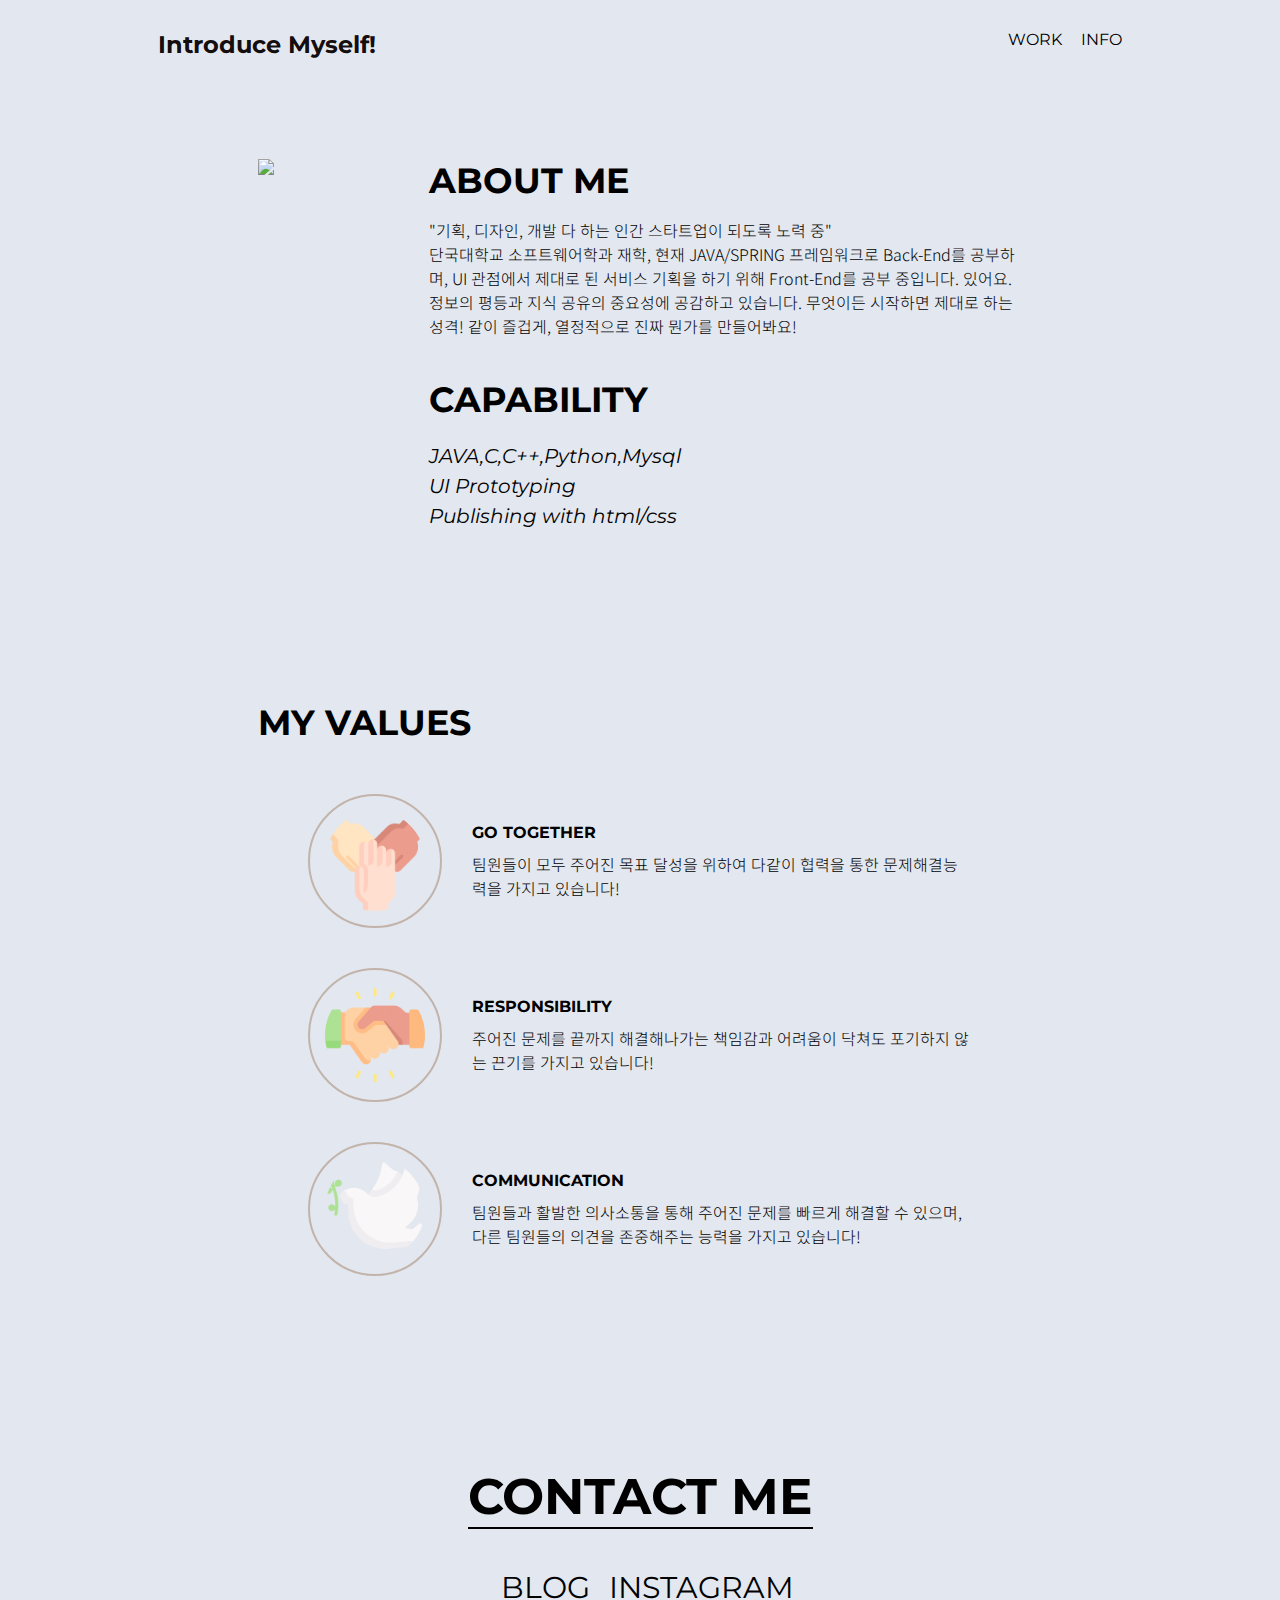
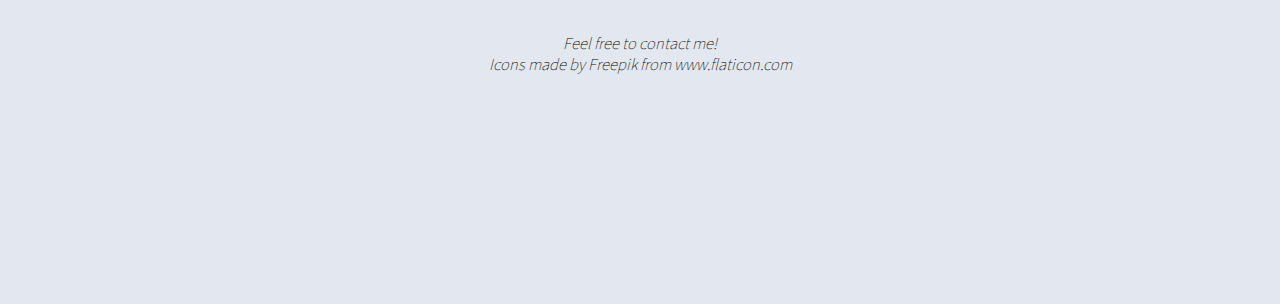
==== info.html @ 0675edab "1st upload" ====
<!DOCTYPE html>
<html lang="en">
<head>
    <meta charset="UTF-8">
    <meta name="viewport" content="width=device-width, initial-scale=1.0">
    <title>INFO</title>

    <link rel="stylesheet" type="text/css" href="style.css">
    
    <link href="https://fonts.googleapis.com/css2?family=Montserrat:ital,wght@0,200;0,400;0,500;0,600;0,800;0,900;1,200;1,400;1,500;1,600;1,800;1,900&display=swap" rel="stylesheet">
    <link href="https://fonts.googleapis.com/css2?family=Noto+Sans+KR:wght@100;300;400;500;700;900&display=swap" rel="stylesheet">


</head>
<body>

    <div class="frame">
        
        <nav class="navigator">
            <h3 class="site-name">Introduce Myself!</h3>
            <ul>
                <li><a class="nav-menu" href="index.html">WORK</a></li>
                <li><a class="nav-menu" href="info.html">INFO</a></li>
            </ul>
        </nav>



        
        <div class="profile-section">
            <img id="profile-picture" src="profile.jpg">
            <div class="introduction">
                <h2>ABOUT ME</h2>
                <p>"기획, 디자인, 개발 다 하는 인간 스타트업이 되도록 노력 중"<br>단국대학교 소프트웨어학과 재학, 현재 JAVA/SPRING 프레임워크로 Back-End를 공부하며, UI 관점에서 제대로 된 서비스 기획을 하기 위해 Front-End를 공부 중입니다. 있어요. 정보의 평등과 지식 공유의 중요성에 공감하고 있습니다. 무엇이든 시작하면 제대로 하는 성격! 같이 즐겁게, 열정적으로 진짜 뭔가를 만들어봐요! </p>
                <h2>CAPABILITY</h2>
                <p  id="capability">JAVA,C,C++,Python,Mysql <br>UI Prototyping<br>Publishing with html/css</p>
            </div>
        </div>

        <h5 class="value-menu">MY VALUES</h5>

        <div class="value-section">
            
            <div class="value">
                <img class="value-icon" src="together.png">
                <div class="value-intro">
                    <h4 class="value-name">GO TOGETHER</h4>
                    <p class="value-exp">팀원들이 모두 주어진 목표 달성을 위하여 다같이 협력을 통한 문제해결능력을 가지고 있습니다! </p>
                </div>
            </div>


            <div class="value">
                <img class="value-icon" src="partnership.png">
                <div class="value-intro">
                    <h4 class="value-name">RESPONSIBILITY</h4>
                    <p class="value-exp">주어진 문제를 끝까지 해결해나가는 책임감과 어려움이 닥쳐도 포기하지 않는 끈기를 가지고 있습니다! </p>
                </div>
            </div>
            <div class="value">
                <img class="value-icon" src="dove.png">
                <div class="value-intro">
                    <h4 class="value-name">COMMUNICATION</h4>
                    <p class="value-exp">팀원들과 활발한 의사소통을 통해 주어진 문제를 빠르게 해결할 수 있으며, 다른 팀원들의 의견을 존중해주는 능력을 가지고 있습니다! </p>
                </div>
            </div>
        </div>




        <footer class="footer">
            <h3 class="contact">CONTACT ME</h3>
            <div class="links">
                <a class="blog" href="https://blog.naver.com/kjk4867/">BLOG</a>
                <a class="instagram" href="https://www.instagram.com/junkyung_98/">INSTAGRAM</a>
            </div>
            <p class="footer-comment"><br>Feel free to contact me!<br>Icons made by <a href="http://www.freepik.com/" title="Freepik">Freepik</a> from <a href="https://www.flaticon.com/" title="Flaticon"> www.flaticon.com</a></p>
        </footer>
        

    </div>

</body>
</html>
---- style.css ----
body{
    background-color: #e3e7ef;
}

.frame{
    margin: 30px 150px;
    display: flex;
    flex-direction: column;
}


/*navigator*/

.navigator{
    display: flex;
    flex-direction: row;
    justify-content: space-between;
}

li{
    display: inline;
    align-self: center;
    margin:0;
    margin-left: 15px;
}

ul{
    margin:0;
}

.site-name{
    margin:0;
    font-family: 'Montserrat', sans-serif;
    font-size: 24px;
    color: #070000f6;
}

.nav-menu{
    font-family: 'Montserrat', sans-serif;
    font-weight: 400;
    font-size: 16px;
}

a{
    color: black;
    text-decoration: none;
}

a:hover{
    color: white;
    transition: 0.3s;
}


/*dashboard*/


.dashboard{
    display: flex;
    flex-direction: column;
    margin-top: 100px;
    margin-bottom: 70px;
}

.korean-comment{
    font-family: 'Noto Sans KR', sans-serif;
    font-weight: 500;
    font-size: 50px;
}

.sample{
    background-color: rgb(255, 192, 192);
    -webkit-text-stroke: 1px black;
}

.sample:hover{
    background-color: transparent;
    color: white;
    -webkit-text-stroke: 1px black;
    transition: none;
}

.highlight{
    color: white;
    -webkit-text-stroke: 1px black;
}

.highlight:hover{
    background-color: pink;
    color: black;
    transition: none;
}

.type1:hover{
    background-color: yellowgreen;
}

.type2:hover{
    background-color: skyblue;
}

.type3:hover{
    background-color: orange;
}

.english-comment{
    font-family: 'Noto Sans KR', sans-serif;
    font-weight: 100;
    font-size: 15px;
    font-style: italic;

    letter-spacing: -0.3px;
}


/*recent works*/

.recent-menu{
    font-family: 'Montserrat', sans-serif;
    font-size: 15px;
    font-weight: 700;
    color: #C2B4AB;
    
    text-align: right;
    margin-top: 100px;
}



/*footer*/


.footer{
    display: flex;
    flex-direction: column;
    align-items: center;
    margin-bottom: 200px;
}

.contact{
    font-family: 'Montserrat', sans-serif;
    font-size: 50px;
    font-weight: 700;
    color: black;
    margin-bottom: 40px;
    border-bottom: 2px solid black;
}

.links>a{
    font-family: 'Montserrat', sans-serif;
    font-size: 30px;
    font-weight: 400;
    margin-left: 15px;
}

.footer>p{
    font-family: 'Noto Sans KR', sans-serif;
    font-weight: 100;
    font-size: 15px;
    font-style: italic;
    margin: 0;
    margin-top: 5px;
}



/* INFO Section*/


/*profile-section*/

.profile-section{
    display: flex;
    flex-direction: row;
    justify-content: center;
    align-items: flex-start;

    margin: 100px 100px;
}


#profile-picture{
    width: 400px;
    margin-right: 60px;
}

.introduction>h2{
    margin: 0px;
    font-family: 'Montserrat', sans-serif;
    font-size: 35px;
}

.introduction>p{
    font-family: 'Noto Sans KR', sans-serif;
    font-weight: 300;
    font-size: 16px;

    margin-bottom: 40px;
}

#capability{
    font-family: 'Montserrat', sans-serif;
    font-weight: 400;
    font-size: 20px;
    font-style: italic;

    line-height: 30px;
}


/*value section*/

.value-menu{
    font-family: 'Montserrat', sans-serif;
    font-size: 35px;
    margin: 30px 100px;
}

.value-section{
    display: flex;
    flex-direction: column;
    justify-content: flex-start;
    align-content: center;
    margin: 100px 150px;
    margin-top: 20px;
}

.value{
    display: flex;
    flex-direction: row;
    margin-bottom: 40px;
    align-items: center;

}


.value-icon{
    width: 100px;
    height: 100px;

    border: 2px solid #C2B4AB;
    border-radius: 100px;
    padding: 15px;
}

.value-intro{
    margin-left: 30px;
}


.value-name{
    font-family: 'Montserrat', sans-serif;
    font-weight: 700px;
    margin-top: 0px;
    margin-bottom: 10px;
}

.value-exp{
    font-family: 'Noto Sans KR', sans-serif;
    font-weight: 300;
    font-size: 16px;

    margin: 0px;
}




/*footer section*/

.footer-comment{
    text-align: center;
}


a[title="Freepik"]:hover{
    color: black;
    text-decoration: underline;
}

a[title="Flaticon"]:hover{
    color: black;
    text-decoration: underline;
}


/* RECENT WORKS */

.recent-works{
    display: flex;
    flex-direction: column;
}

.article{
    display: flex;
    flex-direction: row;
    margin-bottom: 120px;
    align-items: center;
}

.thumbnail{
    width: 600px;
}

.article-info{
    margin: 0px 20px;
}

.article-name{
    font-family: 'Noto Sans KR', sans-serif;
    font-size: 50px;
    margin-top: 0px;
    margin-bottom: 30px;
}

.article-name:hover{
    color: pink;
    -webkit-text-stroke: 1px black;
    transition: 0.3s;
}



.article-comment{
    font-family: 'Noto Sans KR', sans-serif;
    font-size: 16px;
    font-weight: 100;
}

.more{
    width: content;
    height: content;
    float: right;
    margin-right: 10px;


    font-family: 'Montserrat', sans-serif;
    font-size: 14px;
    background-color: transparent;
    border: none;
    outline: none;
    padding: 0px;
}


#name1{
    position: relative;
    right: 70px;
}

#name1:hover{
    color: skyblue;
}

#name2-1{
    text-align: right;
    position: relative;
    left: 0px;
    margin-bottom: 0px;
}

#name2-2{
    text-align: right;
    position: relative;
    left: 100px;
}

#name2-2:hover{
    color: orange;
}
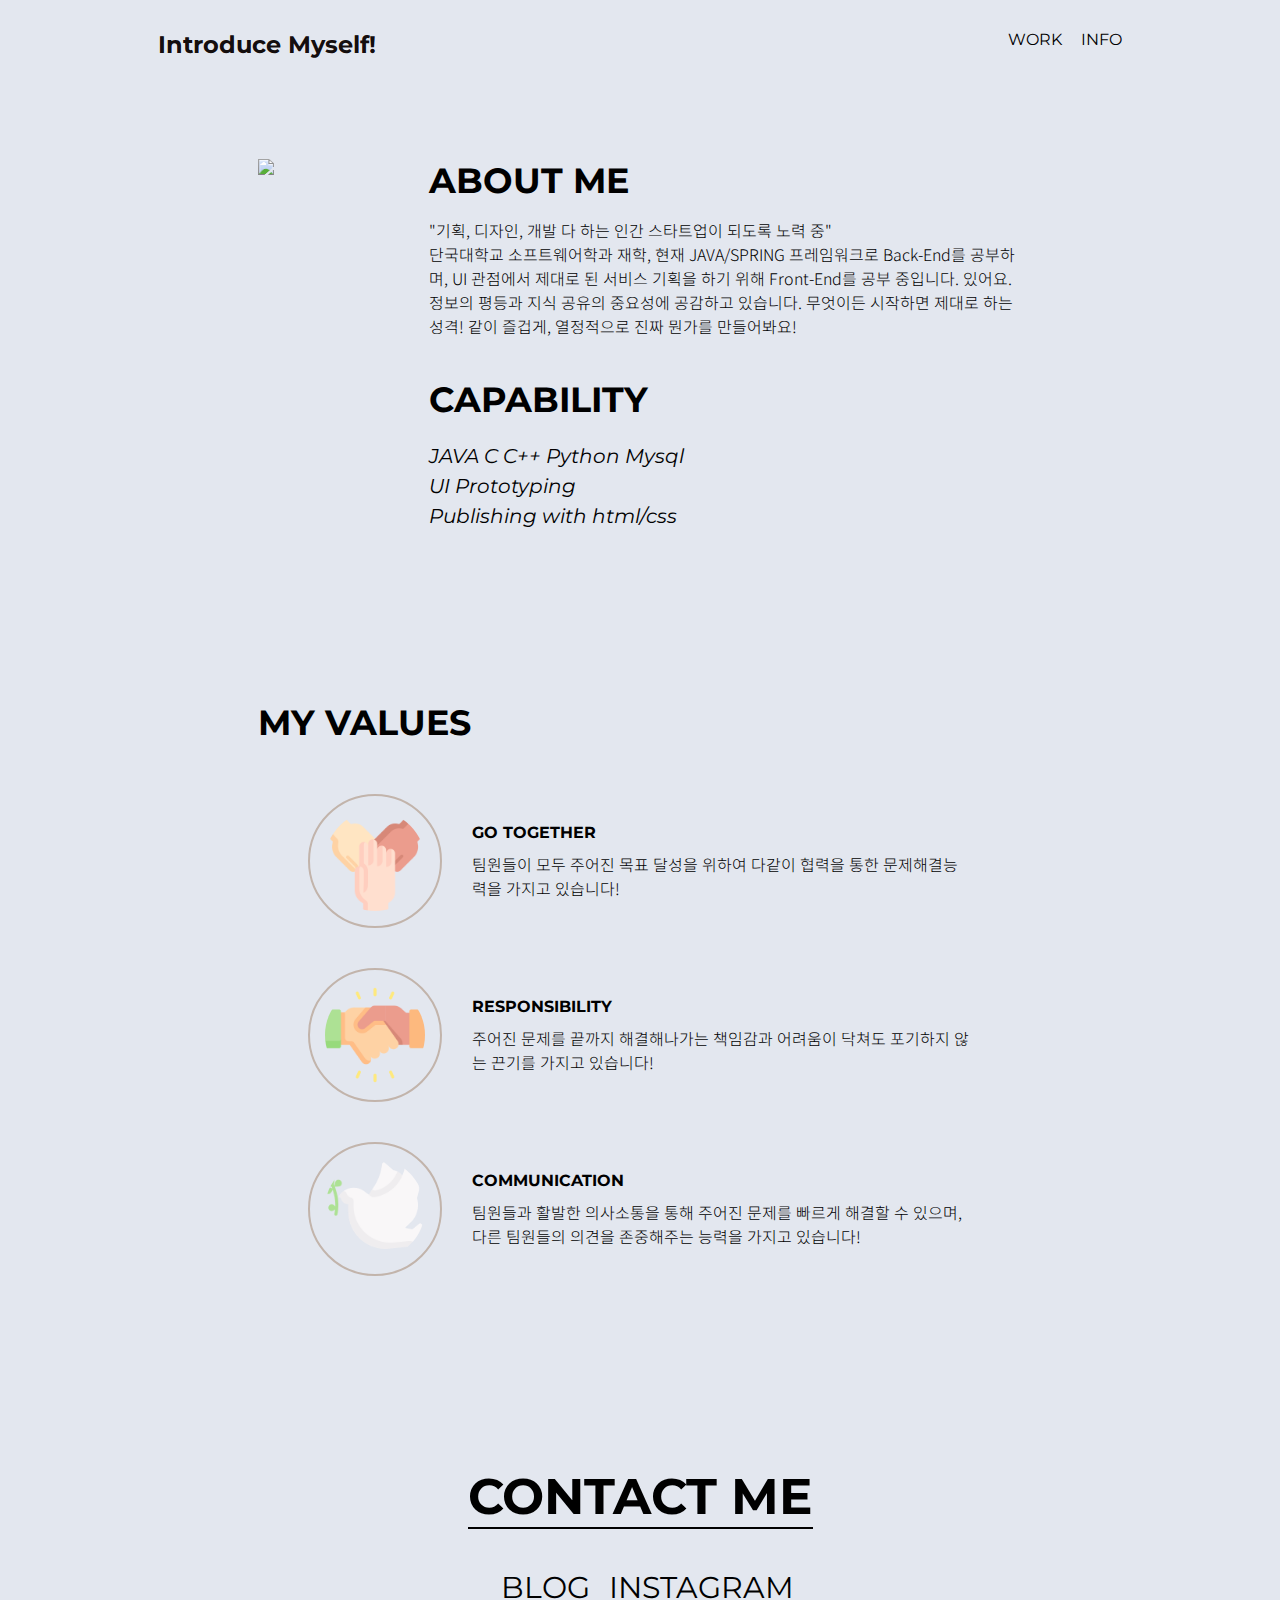
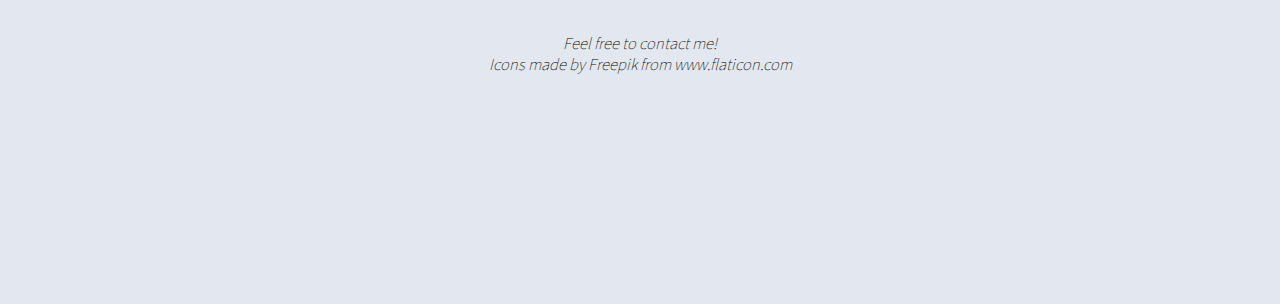
==== commit 57a06932: "Update info.html" ====
--- a/info.html
+++ b/info.html
@@ -33,7 +33,11 @@
                 <h2>ABOUT ME</h2>
                 <p>"기획, 디자인, 개발 다 하는 인간 스타트업이 되도록 노력 중"<br>단국대학교 소프트웨어학과 재학, 현재 JAVA/SPRING 프레임워크로 Back-End를 공부하며, UI 관점에서 제대로 된 서비스 기획을 하기 위해 Front-End를 공부 중입니다. 있어요. 정보의 평등과 지식 공유의 중요성에 공감하고 있습니다. 무엇이든 시작하면 제대로 하는 성격! 같이 즐겁게, 열정적으로 진짜 뭔가를 만들어봐요! </p>
                 <h2>CAPABILITY</h2>
-                <p  id="capability">JAVA,C,C++,Python,Mysql <br>UI Prototyping<br>Publishing with html/css</p>
+                <p  id="capability">JAVA
+                                     C
+                                     C++
+                                    Python
+                                    Mysql <br>UI Prototyping<br>Publishing with html/css</p>
             </div>
         </div>
 
@@ -82,4 +86,4 @@
     </div>
 
 </body>
-</html>+</html>
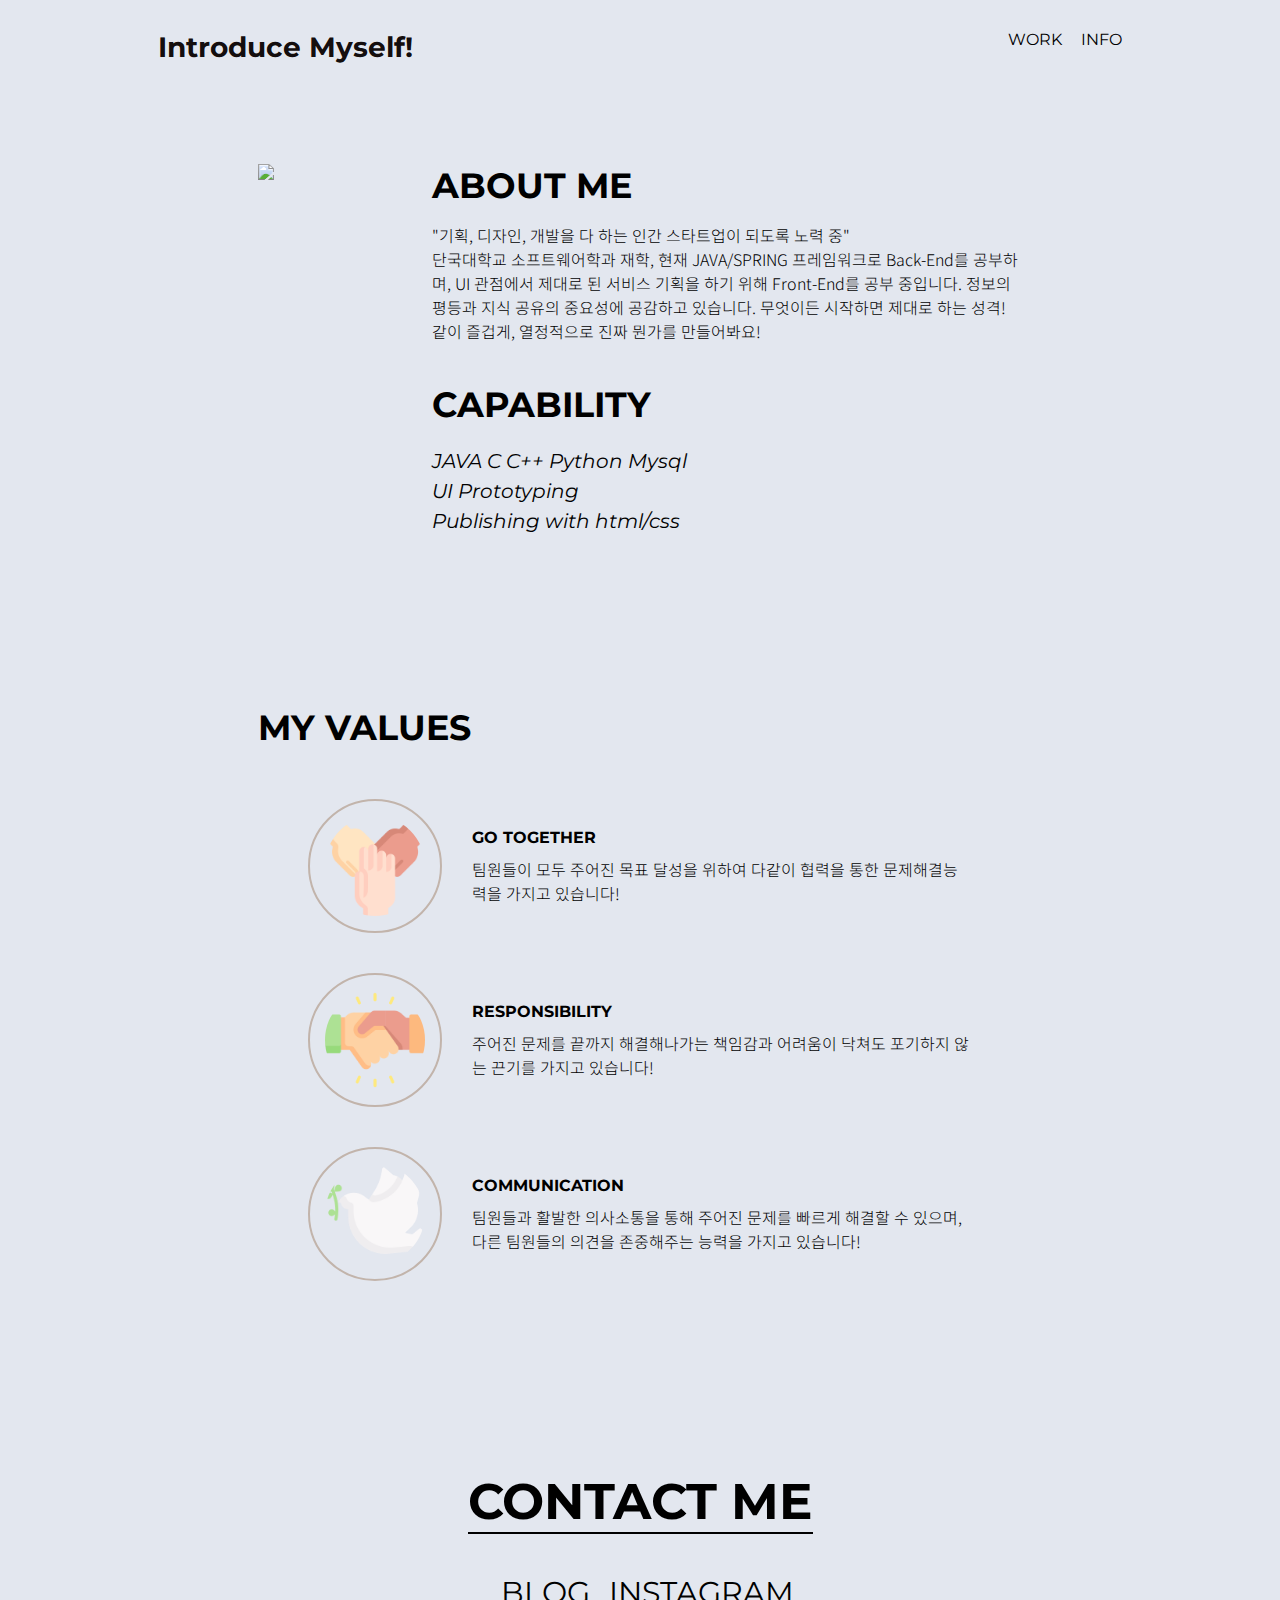
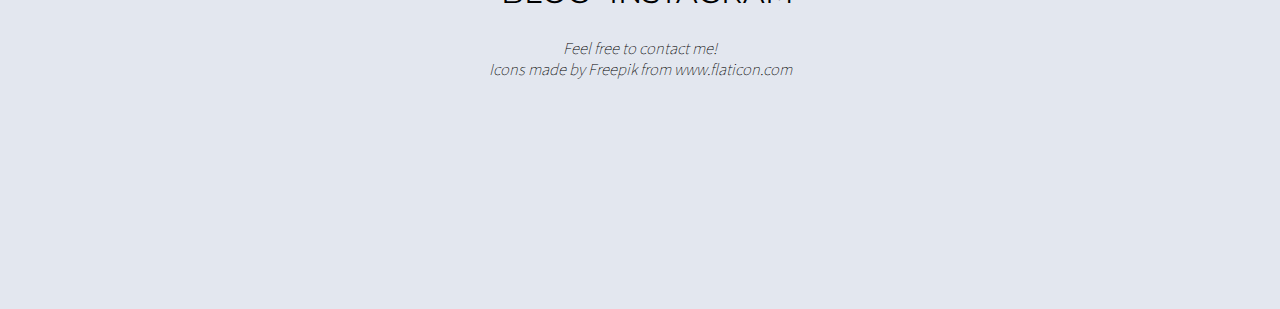
==== commit 2514ad0d: "Update info.html" ====
--- a/info.html
+++ b/info.html
@@ -31,7 +31,7 @@
             <img id="profile-picture" src="profile.jpg">
             <div class="introduction">
                 <h2>ABOUT ME</h2>
-                <p>"기획, 디자인, 개발 다 하는 인간 스타트업이 되도록 노력 중"<br>단국대학교 소프트웨어학과 재학, 현재 JAVA/SPRING 프레임워크로 Back-End를 공부하며, UI 관점에서 제대로 된 서비스 기획을 하기 위해 Front-End를 공부 중입니다. 있어요. 정보의 평등과 지식 공유의 중요성에 공감하고 있습니다. 무엇이든 시작하면 제대로 하는 성격! 같이 즐겁게, 열정적으로 진짜 뭔가를 만들어봐요! </p>
+                <p>"기획, 디자인, 개발을 다 하는 인간 스타트업이 되도록 노력 중"<br>단국대학교 소프트웨어학과 재학, 현재 JAVA/SPRING 프레임워크로 Back-End를 공부하며, UI 관점에서 제대로 된 서비스 기획을 하기 위해 Front-End를 공부 중입니다. 정보의 평등과 지식 공유의 중요성에 공감하고 있습니다. 무엇이든 시작하면 제대로 하는 성격! 같이 즐겁게, 열정적으로 진짜 뭔가를 만들어봐요! </p>
                 <h2>CAPABILITY</h2>
                 <p  id="capability">JAVA
                                      C
--- a/style.css
+++ b/style.css
@@ -31,7 +31,7 @@
 .site-name{
     margin:0;
     font-family: 'Montserrat', sans-serif;
-    font-size: 24px;
+    font-size: 28px;
     color: #070000f6;
 }
 
@@ -367,4 +367,4 @@
 
 #name2-2:hover{
     color: orange;
-}+}
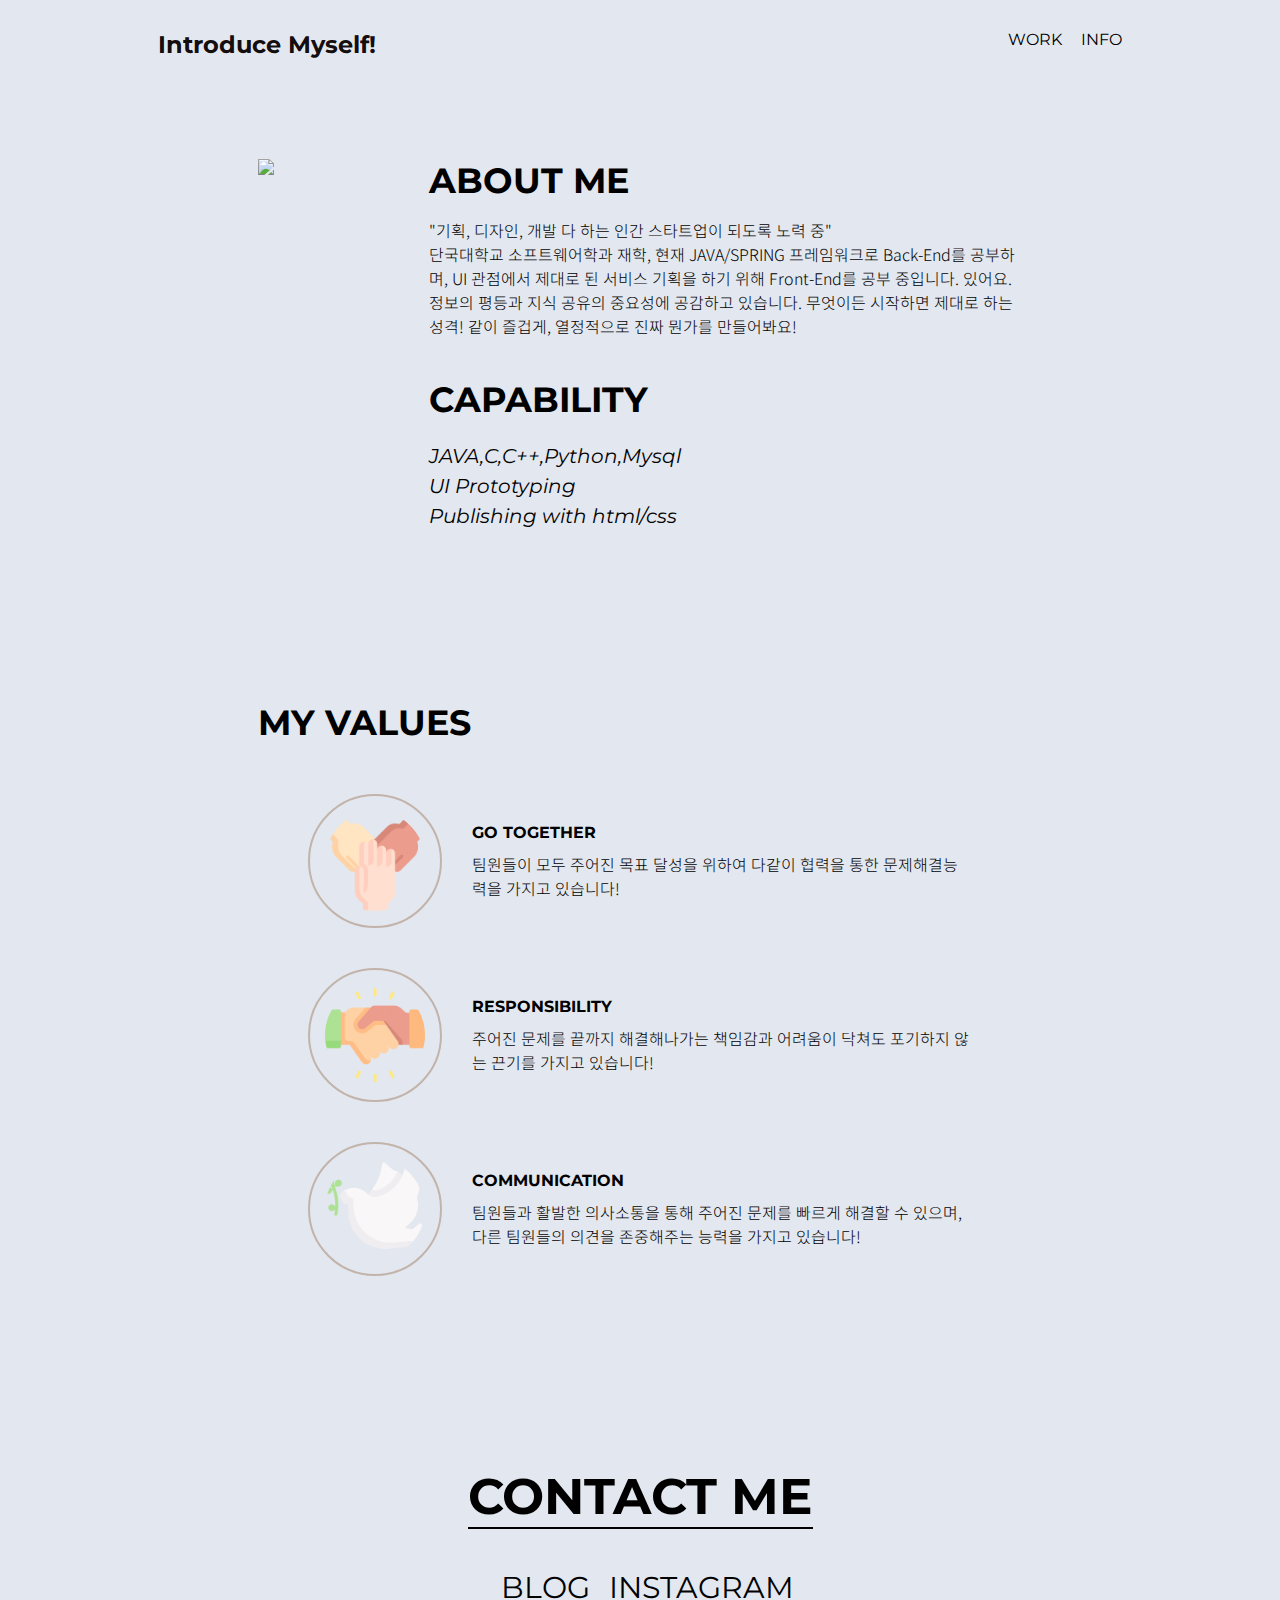
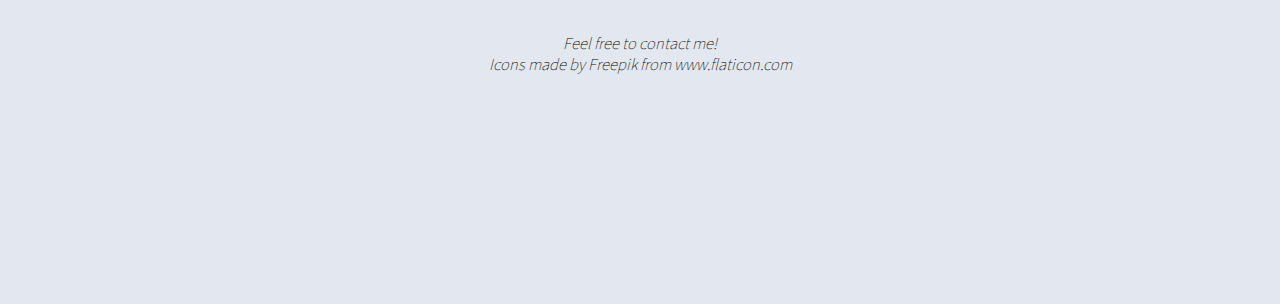
==== commit 83f49761: "Add files via upload" ====
--- a/info.html
+++ b/info.html
@@ -31,13 +31,9 @@
             <img id="profile-picture" src="profile.jpg">
             <div class="introduction">
                 <h2>ABOUT ME</h2>
-                <p>"기획, 디자인, 개발을 다 하는 인간 스타트업이 되도록 노력 중"<br>단국대학교 소프트웨어학과 재학, 현재 JAVA/SPRING 프레임워크로 Back-End를 공부하며, UI 관점에서 제대로 된 서비스 기획을 하기 위해 Front-End를 공부 중입니다. 정보의 평등과 지식 공유의 중요성에 공감하고 있습니다. 무엇이든 시작하면 제대로 하는 성격! 같이 즐겁게, 열정적으로 진짜 뭔가를 만들어봐요! </p>
+                <p>"기획, 디자인, 개발 다 하는 인간 스타트업이 되도록 노력 중"<br>단국대학교 소프트웨어학과 재학, 현재 JAVA/SPRING 프레임워크로 Back-End를 공부하며, UI 관점에서 제대로 된 서비스 기획을 하기 위해 Front-End를 공부 중입니다. 있어요. 정보의 평등과 지식 공유의 중요성에 공감하고 있습니다. 무엇이든 시작하면 제대로 하는 성격! 같이 즐겁게, 열정적으로 진짜 뭔가를 만들어봐요! </p>
                 <h2>CAPABILITY</h2>
-                <p  id="capability">JAVA
-                                     C
-                                     C++
-                                    Python
-                                    Mysql <br>UI Prototyping<br>Publishing with html/css</p>
+                <p  id="capability">JAVA,C,C++,Python,Mysql <br>UI Prototyping<br>Publishing with html/css</p>
             </div>
         </div>
 
@@ -86,4 +82,4 @@
     </div>
 
 </body>
-</html>
+</html>--- a/style.css
+++ b/style.css
@@ -7,6 +7,7 @@
     display: flex;
     flex-direction: column;
 }
+
 
 
 /*navigator*/
@@ -31,7 +32,7 @@
 .site-name{
     margin:0;
     font-family: 'Montserrat', sans-serif;
-    font-size: 28px;
+    font-size: 24px;
     color: #070000f6;
 }
 
@@ -127,6 +128,7 @@
 
 
 
+
 /*footer*/
 
 
@@ -367,4 +369,4 @@
 
 #name2-2:hover{
     color: orange;
-}
+}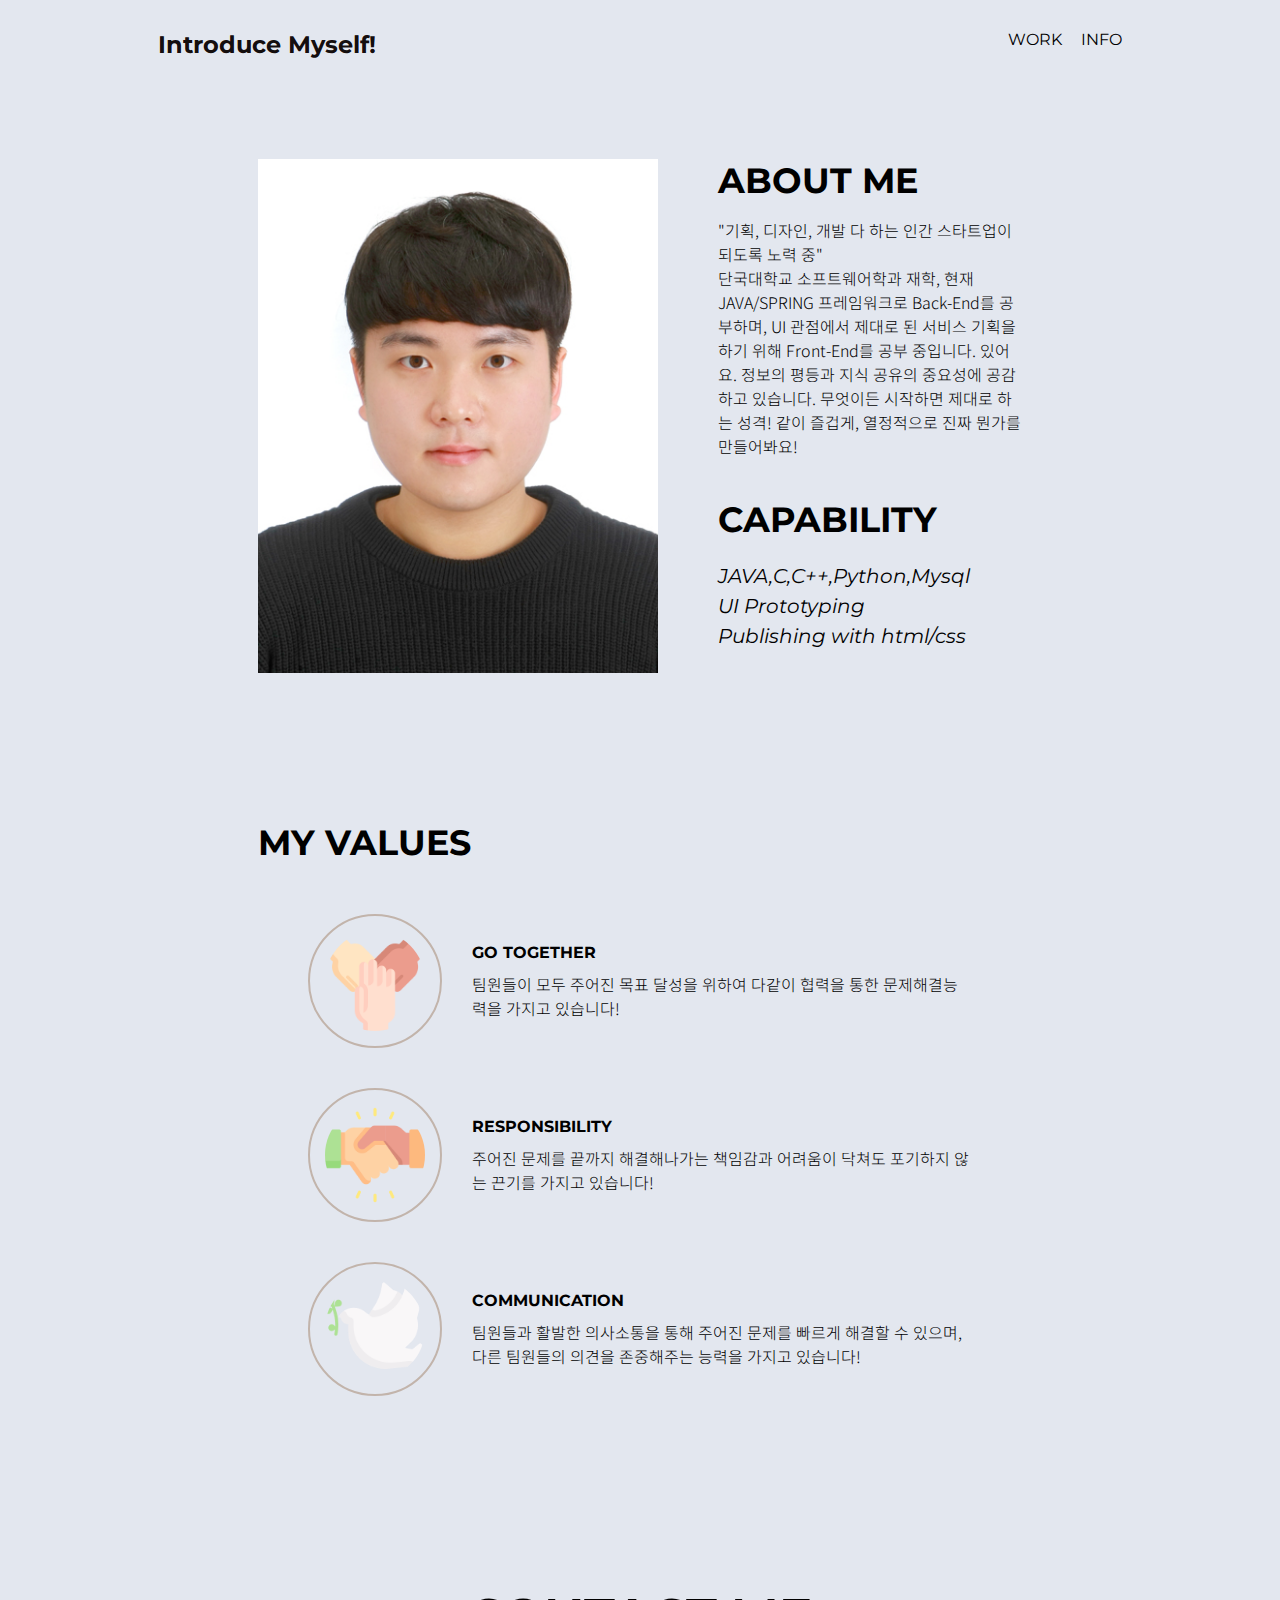
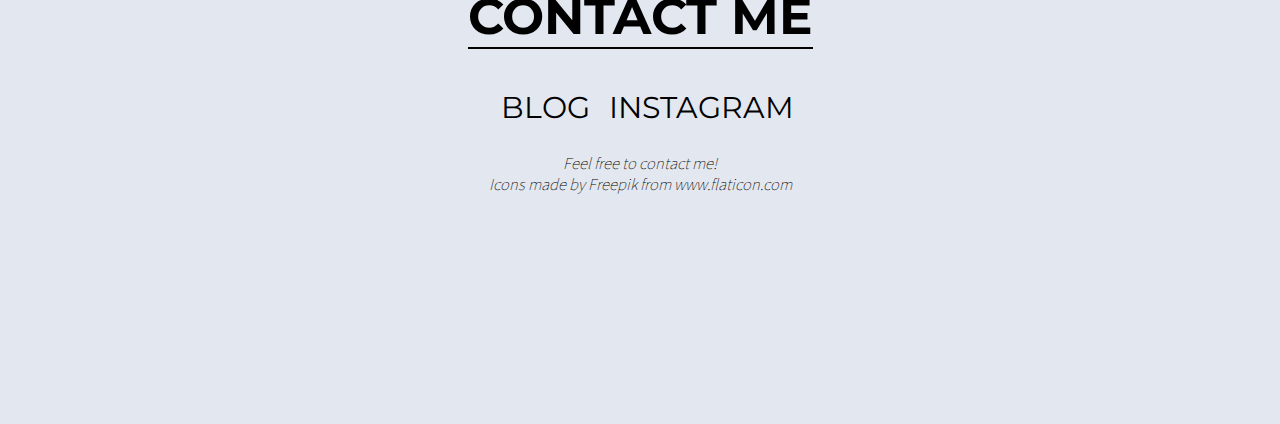
==== commit a2ba2d1b: "Update info.html" ====
--- a/info.html
+++ b/info.html
@@ -28,7 +28,7 @@
 
         
         <div class="profile-section">
-            <img id="profile-picture" src="profile.jpg">
+            <img id="profile-picture" src="Profile.png">
             <div class="introduction">
                 <h2>ABOUT ME</h2>
                 <p>"기획, 디자인, 개발 다 하는 인간 스타트업이 되도록 노력 중"<br>단국대학교 소프트웨어학과 재학, 현재 JAVA/SPRING 프레임워크로 Back-End를 공부하며, UI 관점에서 제대로 된 서비스 기획을 하기 위해 Front-End를 공부 중입니다. 있어요. 정보의 평등과 지식 공유의 중요성에 공감하고 있습니다. 무엇이든 시작하면 제대로 하는 성격! 같이 즐겁게, 열정적으로 진짜 뭔가를 만들어봐요! </p>
@@ -82,4 +82,4 @@
     </div>
 
 </body>
-</html>+</html>
